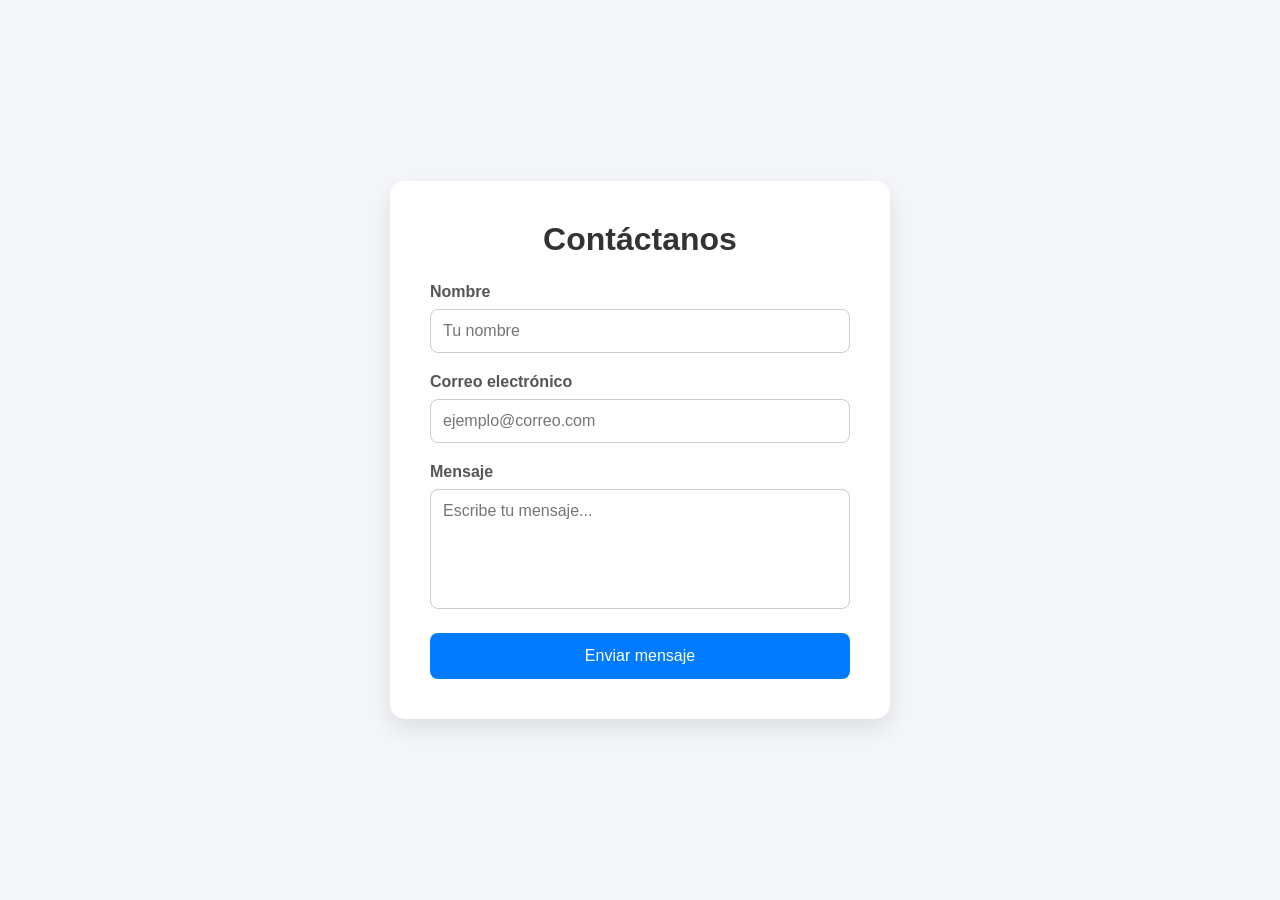
==== contacto.html @ 572d261b ""Estructura inicial del sitio web". "Estructura inicial del sitio web"." ====
<!DOCTYPE html>
<html lang="es">
<head>
<meta charset="UTF-8">
<meta name="viewport" content="width=device-width, initial-scale=1.0">
<title>Contacto</title>

<style>
    *{
        margin:0;
        padding:0;
        box-sizing:border-box;
        font-family:Arial, sans-serif;
    }

    body{
        background:#f4f6f9;
        display:flex;
        justify-content:center;
        align-items:center;
        height:100vh;
        padding:20px;
    }

    .contacto{
        background:white;
        padding:40px;
        border-radius:15px;
        width:100%;
        max-width:500px;
        box-shadow:0 10px 25px rgba(0,0,0,0.1);
    }

    .contacto h1{
        text-align:center;
        margin-bottom:25px;
        color:#333;
    }

    .grupo{
        margin-bottom:20px;
    }

    label{
        display:block;
        margin-bottom:8px;
        color:#555;
        font-weight:bold;
    }

    input,
    textarea{
        width:100%;
        padding:12px;
        border:1px solid #ccc;
        border-radius:8px;
        outline:none;
        transition:0.3s;
        font-size:16px;
    }

    input:focus,
    textarea:focus{
        border-color:#007bff;
        box-shadow:0 0 5px rgba(0,123,255,0.3);
    }

    textarea{
        resize:none;
        height:120px;
    }

    button{
        width:100%;
        padding:14px;
        border:none;
        background:#007bff;
        color:white;
        font-size:16px;
        border-radius:8px;
        cursor:pointer;
        transition:0.3s;
    }

    button:hover{
        background:#0056b3;
    }

    @media(max-width:500px){
        .contacto{
            padding:25px;
        }
    }
</style>
</head>

<body>

<div class="contacto">
    <h1>Contáctanos</h1>

    <form action="#" method="POST">

        <div class="grupo">
            <label for="nombre">Nombre</label>
            <input 
                type="text" 
                id="nombre" 
                name="nombre" 
                placeholder="Tu nombre"
                required
            >
        </div>

        <div class="grupo">
            <label for="correo">Correo electrónico</label>
            <input 
                type="email" 
                id="correo" 
                name="correo" 
                placeholder="ejemplo@correo.com"
                required
            >
        </div>

        <div class="grupo">
            <label for="mensaje">Mensaje</label>
            <textarea 
                id="mensaje" 
                name="mensaje" 
                placeholder="Escribe tu mensaje..."
                required
            ></textarea>
        </div>

        <button type="submit">Enviar mensaje</button>

    </form>
</div>

</body>
</html>
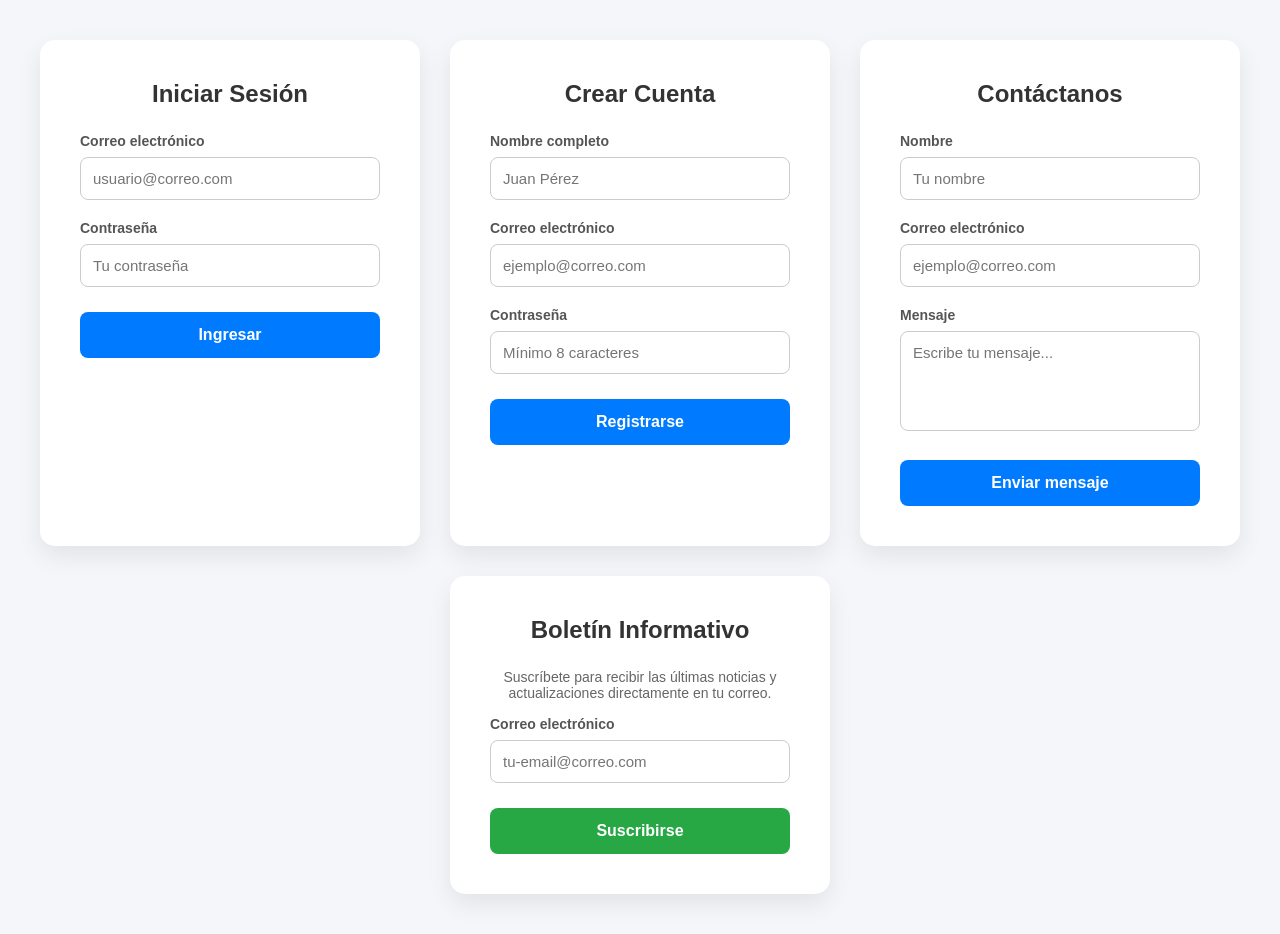
==== commit 60b8b26f: "agregue mas formularios para mayor funcion" ====
--- a/contacto.html
+++ b/contacto.html
@@ -3,7 +3,7 @@
 <head>
 <meta charset="UTF-8">
 <meta name="viewport" content="width=device-width, initial-scale=1.0">
-<title>Contacto</title>
+<title>Formularios Múltiples</title>
 
 <style>
     *{
@@ -17,24 +17,42 @@
         background:#f4f6f9;
         display:flex;
         justify-content:center;
-        align-items:center;
-        height:100vh;
-        padding:20px;
-    }
-
-    .contacto{
+        align-items:flex-start; /* Permite el flujo natural hacia abajo */
+        min-height:100vh;
+        padding:40px 20px;
+    }
+
+    /* Contenedor para organizar todos los formularios */
+    .contenedor-formularios {
+        display: flex;
+        flex-wrap: wrap;
+        gap: 30px;
+        justify-content: center;
+        width: 100%;
+        max-width: 1200px;
+    }
+
+    /* Clase general para cada tarjeta de formulario */
+    .formulario-card {
         background:white;
         padding:40px;
         border-radius:15px;
         width:100%;
-        max-width:500px;
-        box-shadow:0 10px 25px rgba(0,0,0,0.1);
-    }
-
-    .contacto h1{
+        max-width:380px; /* Tamaño ideal para cuadrícula */
+        box-shadow:0 10px 25px rgba(0,0,0,0.08);
+        flex: 1 1 350px; /* Responsivo: crece y se encoge según el espacio */
+    }
+
+    /* Estilo especial para que el de contacto sea un poco más ancho si hay espacio */
+    .formulario-card.ancho-completo {
+        max-width: 450px;
+    }
+
+    .formulario-card h2{
         text-align:center;
         margin-bottom:25px;
         color:#333;
+        font-size: 24px;
     }
 
     .grupo{
@@ -46,28 +64,31 @@
         margin-bottom:8px;
         color:#555;
         font-weight:bold;
+        font-size: 14px;
     }
 
     input,
-    textarea{
+    textarea,
+    select {
         width:100%;
         padding:12px;
         border:1px solid #ccc;
         border-radius:8px;
         outline:none;
         transition:0.3s;
-        font-size:16px;
+        font-size:15px;
     }
 
     input:focus,
-    textarea:focus{
+    textarea:focus,
+    select:focus {
         border-color:#007bff;
         box-shadow:0 0 5px rgba(0,123,255,0.3);
     }
 
     textarea{
         resize:none;
-        height:120px;
+        height:100px;
     }
 
     button{
@@ -80,63 +101,162 @@
         border-radius:8px;
         cursor:pointer;
         transition:0.3s;
+        font-weight: bold;
+        margin-top: 5px;
     }
 
     button:hover{
         background:#0056b3;
     }
 
-    @media(max-width:500px){
-        .contacto{
+    @media(max-width:600px){
+        .formulario-card{
             padding:25px;
         }
+        body {
+            padding: 20px 10px;
+        }
     }
 </style>
 </head>
 
 <body>
 
-<div class="contacto">
-    <h1>Contáctanos</h1>
-
-    <form action="#" method="POST">
-
-        <div class="grupo">
-            <label for="nombre">Nombre</label>
-            <input 
-                type="text" 
-                id="nombre" 
-                name="nombre" 
-                placeholder="Tu nombre"
-                required
-            >
-        </div>
-
-        <div class="grupo">
-            <label for="correo">Correo electrónico</label>
-            <input 
-                type="email" 
-                id="correo" 
-                name="correo" 
-                placeholder="ejemplo@correo.com"
-                required
-            >
-        </div>
-
-        <div class="grupo">
-            <label for="mensaje">Mensaje</label>
-            <textarea 
-                id="mensaje" 
-                name="mensaje" 
-                placeholder="Escribe tu mensaje..."
-                required
-            ></textarea>
-        </div>
-
-        <button type="submit">Enviar mensaje</button>
-
-    </form>
+<div class="contenedor-formularios">
+
+    <div class="formulario-card">
+        <h2>Iniciar Sesión</h2>
+        <form action="#" method="POST">
+            <div class="grupo">
+                <label for="login-correo">Correo electrónico</label>
+                <input 
+                    type="email" 
+                    id="login-correo" 
+                    name="login-correo" 
+                    placeholder="usuario@correo.com"
+                    required
+                >
+            </div>
+
+            <div class="grupo">
+                <label for="login-password">Contraseña</label>
+                <input 
+                    type="password" 
+                    id="login-password" 
+                    name="login-password" 
+                    placeholder="Tu contraseña"
+                    required
+                >
+            </div>
+
+            <button type="submit">Ingresar</button>
+        </form>
+    </div>
+
+
+    <div class="formulario-card">
+        <h2>Crear Cuenta</h2>
+        <form action="#" method="POST">
+            <div class="grupo">
+                <label for="reg-nombre">Nombre completo</label>
+                <input 
+                    type="text" 
+                    id="reg-nombre" 
+                    name="reg-nombre" 
+                    placeholder="Juan Pérez"
+                    required
+                >
+            </div>
+
+            <div class="grupo">
+                <label for="reg-correo">Correo electrónico</label>
+                <input 
+                    type="email" 
+                    id="reg-correo" 
+                    name="reg-correo" 
+                    placeholder="ejemplo@correo.com"
+                    required
+                >
+            </div>
+
+            <div class="grupo">
+                <label for="reg-password">Contraseña</label>
+                <input 
+                    type="password" 
+                    id="reg-password" 
+                    name="reg-password" 
+                    placeholder="Mínimo 8 caracteres"
+                    required
+                >
+            </div>
+
+            <button type="submit">Registrarse</button>
+        </form>
+    </div>
+
+
+    <div class="formulario-card ancho-completo">
+        <h2>Contáctanos</h2>
+        <form action="#" method="POST">
+            <div class="grupo">
+                <label for="con-nombre">Nombre</label>
+                <input 
+                    type="text" 
+                    id="con-nombre" 
+                    name="con-nombre" 
+                    placeholder="Tu nombre"
+                    required
+                >
+            </div>
+
+            <div class="grupo">
+                <label for="con-correo">Correo electrónico</label>
+                <input 
+                    type="email" 
+                    id="con-correo" 
+                    name="con-correo" 
+                    placeholder="ejemplo@correo.com"
+                    required
+                >
+            </div>
+
+            <div class="grupo">
+                <label for="con-mensaje">Mensaje</label>
+                <textarea 
+                    id="con-mensaje" 
+                    name="con-mensaje" 
+                    placeholder="Escribe tu mensaje..."
+                    required
+                ></textarea>
+            </div>
+
+            <button type="submit">Enviar mensaje</button>
+        </form>
+    </div>
+
+
+    <div class="formulario-card">
+        <h2>Boletín Informativo</h2>
+        <form action="#" method="POST">
+            <div class="grupo">
+                <p style="color: #666; font-size: 14px; margin-bottom: 15px; text-align: center;">
+                    Suscríbete para recibir las últimas noticias y actualizaciones directamente en tu correo.
+                </p>
+                <label for="sus-correo">Correo electrónico</label>
+                <input 
+                    type="email" 
+                    id="sus-correo" 
+                    name="sus-correo" 
+                    placeholder="tu-email@correo.com"
+                    required
+                >
+            </div>
+
+            <button type="submit" style="background: #28a745;">Suscribirse</button> 
+            </form>
+    </div>
+
 </div>
 
 </body>
-</html>
+</html>
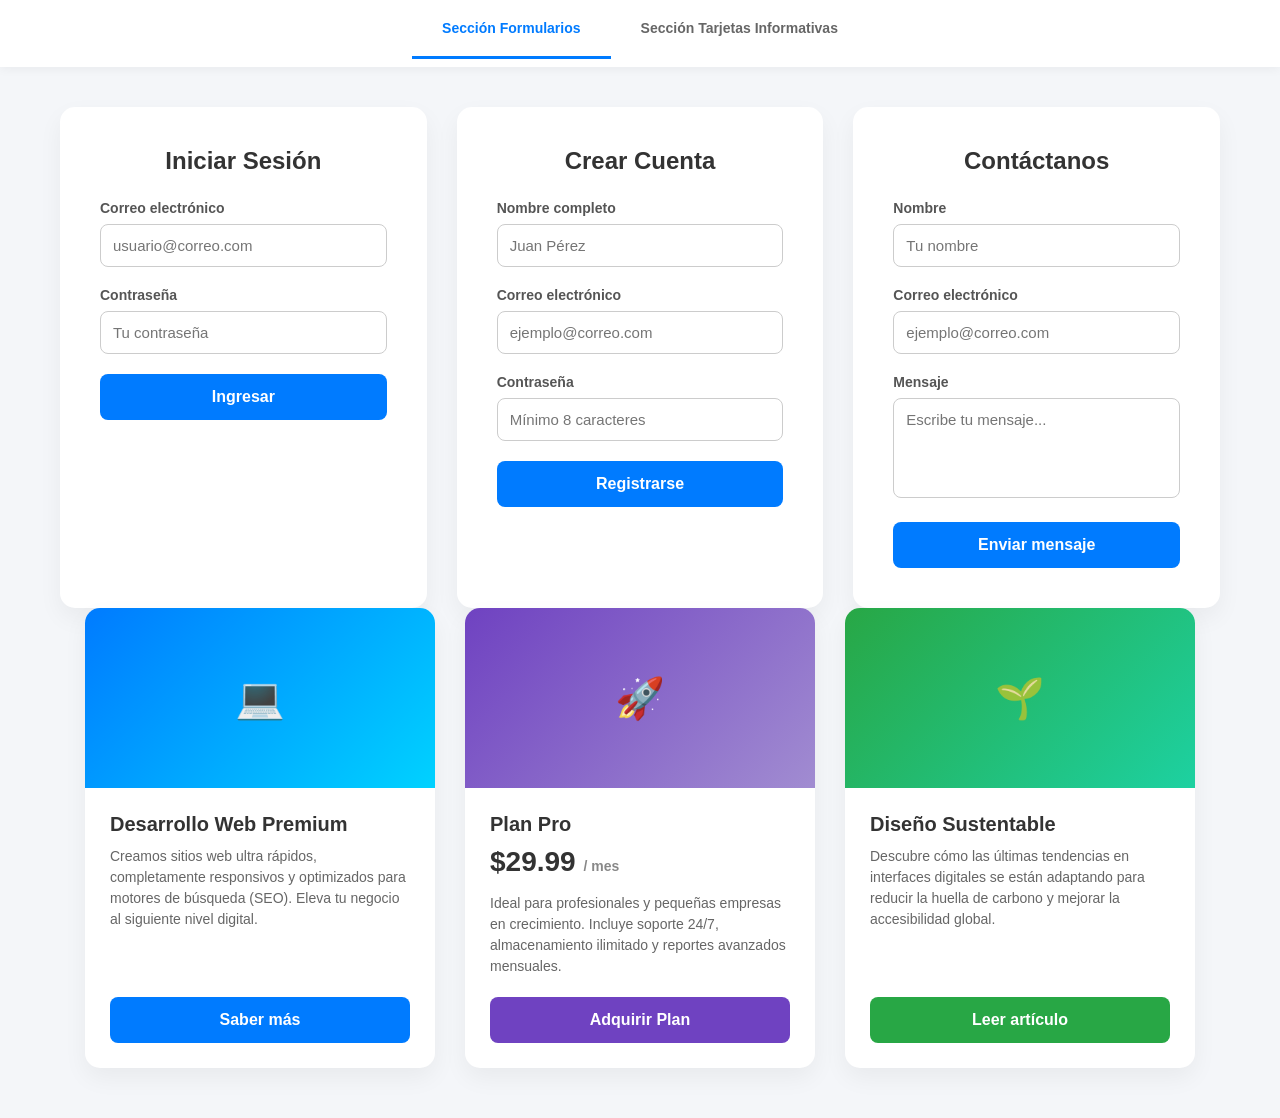
==== commit eb0c482b: "le agregue mas diseños de  tarjetas" ====
--- a/contacto.html
+++ b/contacto.html
@@ -3,257 +3,346 @@
 <head>
 <meta charset="UTF-8">
 <meta name="viewport" content="width=device-width, initial-scale=1.0">
-<title>Formularios Múltiples</title>
+<title>Formularios y Tarjetas Modernas</title>
 
 <style>
-    *{
-        margin:0;
-        padding:0;
-        box-sizing:border-box;
-        font-family:Arial, sans-serif;
-    }
-
-    body{
-        background:#f4f6f9;
-        display:flex;
-        justify-content:center;
-        align-items:flex-start; /* Permite el flujo natural hacia abajo */
-        min-height:100vh;
-        padding:40px 20px;
-    }
-
-    /* Contenedor para organizar todos los formularios */
-    .contenedor-formularios {
+    * {
+        margin: 0;
+        padding: 0;
+        box-sizing: border-box;
+        font-family: Arial, sans-serif;
+    }
+
+    body {
+        background: #f4f6f9;
+        min-height: 100vh;
+        padding-bottom: 50px;
+    }
+
+    /* --- SISTEMA DE PESTAÑAS (TABS) CON CSS PURO --- */
+    .nav-tabs {
+        display: flex;
+        justify-content: center;
+        background: white;
+        box-shadow: 0 2px 10px rgba(0,0,0,0.05);
+        position: sticky;
+        top: 0;
+        z-index: 100;
+        margin-bottom: 40px;
+    }
+
+    .tab-label {
+        padding: 20px 30px;
+        cursor: pointer;
+        font-weight: bold;
+        color: #666;
+        transition: 0.3s;
+        border-bottom: 3px solid transparent;
+    }
+
+    .tab-label:hover {
+        color: #007bff;
+    }
+
+    /* Truco CSS: Ocultar los radio buttons y usar el selector :checked */
+    input[type="radio"] {
+        display: none;
+    }
+
+    #tab1:checked ~ .nav-tabs label[for="tab1"],
+    #tab2:checked ~ .nav-tabs label[for="tab2"] {
+        color: #007bff;
+        border-bottom-color: #007bff;
+    }
+
+    /* Mostrar/Ocultar secciones según la pestaña activa */
+    .seccion-contenido {
+        display: none;
+        animation: fadeIn 0.5s ease;
+    }
+
+    #tab1:checked ~ .contenedor-principal #seccion-formularios,
+    #tab2:checked ~ .contenedor-principal #seccion-tarjetas {
+        display: flex;
+    }
+
+    @keyframes fadeIn {
+        from { opacity: 0; transform: translateY(10px); }
+        to { opacity: 1; transform: translateY(0); }
+    }
+
+    /* --- CONTENEDORES GENERALES --- */
+    .contenedor-principal {
+        max-width: 1200px;
+        margin: 0 auto;
+        padding: 0 20px;
+    }
+
+    .grid-layout {
         display: flex;
         flex-wrap: wrap;
         gap: 30px;
         justify-content: center;
         width: 100%;
-        max-width: 1200px;
-    }
-
-    /* Clase general para cada tarjeta de formulario */
+    }
+
+    /* --- ESTILOS DE LOS FORMULARIOS (Mantienen tu esencia original) --- */
     .formulario-card {
-        background:white;
-        padding:40px;
-        border-radius:15px;
-        width:100%;
-        max-width:380px; /* Tamaño ideal para cuadrícula */
-        box-shadow:0 10px 25px rgba(0,0,0,0.08);
-        flex: 1 1 350px; /* Responsivo: crece y se encoge según el espacio */
-    }
-
-    /* Estilo especial para que el de contacto sea un poco más ancho si hay espacio */
+        background: white;
+        padding: 40px;
+        border-radius: 15px;
+        width: 100%;
+        max-width: 380px;
+        box-shadow: 0 10px 25px rgba(0,0,0,0.05);
+        flex: 1 1 350px;
+    }
+
     .formulario-card.ancho-completo {
         max-width: 450px;
     }
 
-    .formulario-card h2{
-        text-align:center;
-        margin-bottom:25px;
-        color:#333;
+    .formulario-card h2 {
+        text-align: center;
+        margin-bottom: 25px;
+        color: #333;
         font-size: 24px;
     }
 
-    .grupo{
-        margin-bottom:20px;
-    }
-
-    label{
-        display:block;
-        margin-bottom:8px;
-        color:#555;
-        font-weight:bold;
+    .grupo {
+        margin-bottom: 20px;
+    }
+
+    label {
+        display: block;
+        margin-bottom: 8px;
+        color: #555;
+        font-weight: bold;
         font-size: 14px;
     }
 
-    input,
-    textarea,
-    select {
-        width:100%;
-        padding:12px;
-        border:1px solid #ccc;
-        border-radius:8px;
-        outline:none;
-        transition:0.3s;
-        font-size:15px;
-    }
-
-    input:focus,
-    textarea:focus,
-    select:focus {
-        border-color:#007bff;
-        box-shadow:0 0 5px rgba(0,123,255,0.3);
-    }
-
-    textarea{
-        resize:none;
-        height:100px;
-    }
-
-    button{
-        width:100%;
-        padding:14px;
-        border:none;
-        background:#007bff;
-        color:white;
-        font-size:16px;
-        border-radius:8px;
-        cursor:pointer;
-        transition:0.3s;
+    input, textarea {
+        width: 100%;
+        padding: 12px;
+        border: 1px solid #ccc;
+        border-radius: 8px;
+        outline: none;
+        transition: 0.3s;
+        font-size: 15px;
+    }
+
+    input:focus, textarea:focus {
+        border-color: #007bff;
+        box-shadow: 0 0 5px rgba(0,123,255,0.3);
+    }
+
+    textarea {
+        resize: none;
+        height: 100px;
+    }
+
+    button, .btn {
+        width: 100%;
+        padding: 14px;
+        border: none;
+        background: #007bff;
+        color: white;
+        font-size: 16px;
+        border-radius: 8px;
+        cursor: pointer;
+        transition: 0.3s;
         font-weight: bold;
-        margin-top: 5px;
-    }
-
-    button:hover{
-        background:#0056b3;
-    }
-
+        text-align: center;
+        text-decoration: none;
+        display: inline-block;
+    }
+
+    button:hover, .btn:hover {
+        background: #0056b3;
+    }
+
+    /* --- NUEVAS TARJETAS INFORMATIVAS (CARDS) --- */
+    .tarjeta-info {
+        background: white;
+        border-radius: 15px;
+        overflow: hidden; /* Para que la imagen respete las esquinas redondeadas */
+        box-shadow: 0 10px 25px rgba(0,0,0,0.05);
+        width: 100%;
+        max-width: 350px;
+        flex: 1 1 300px;
+        display: flex;
+        flex-direction: column;
+        transition: transform 0.3s, box-shadow 0.3s;
+    }
+
+    .tarjeta-info:hover {
+        transform: translateY(-5px);
+        box-shadow: 0 15px 35px rgba(0,0,0,0.1);
+    }
+
+    /* Marcador de posición para simular una imagen bonita */
+    .tarjeta-imagen {
+        height: 180px;
+        background: linear-gradient(135deg, #007bff, #00d2ff);
+        display: flex;
+        align-items: center;
+        justify-content: center;
+        color: white;
+        font-size: 40px;
+    }
+
+    .tarjeta-imagen.verde { background: linear-gradient(135deg, #28a745, #1dd1a1); }
+    .tarjeta-imagen.purpura { background: linear-gradient(135deg, #6f42c1, #a18cd1); }
+
+    .tarjeta-cuerpo {
+        padding: 25px;
+        display: flex;
+        flex-direction: column;
+        flex-grow: 1;
+    }
+
+    .tarjeta-cuerpo h3 {
+        color: #333;
+        font-size: 20px;
+        margin-bottom: 10px;
+    }
+
+    .tarjeta-cuerpo p {
+        color: #666;
+        font-size: 14px;
+        line-height: 1.5;
+        margin-bottom: 20px;
+        flex-grow: 1; /* Empuja el botón hacia el fondo de la tarjeta */
+    }
+
+    /* Tarjeta tipo "Precio" */
+    .precio-tag {
+        font-size: 28px;
+        font-weight: bold;
+        color: #333;
+        margin-bottom: 15px;
+    }
+    .precio-tag span {
+        font-size: 14px;
+        color: #888;
+    }
+
+    /* --- RESPONSIVO --- */
     @media(max-width:600px){
-        .formulario-card{
-            padding:25px;
+        .formulario-card, .tarjeta-cuerpo {
+            padding: 25px;
         }
-        body {
-            padding: 20px 10px;
+        .nav-tabs {
+            flex-direction: column;
+            align-items: center;
+        }
+        .tab-label {
+            padding: 12px;
+            width: 100%;
+            text-align: center;
         }
     }
 </style>
 </head>
-
 <body>
 
-<div class="contenedor-formularios">
-
-    <div class="formulario-card">
-        <h2>Iniciar Sesión</h2>
-        <form action="#" method="POST">
-            <div class="grupo">
-                <label for="login-correo">Correo electrónico</label>
-                <input 
-                    type="email" 
-                    id="login-correo" 
-                    name="login-correo" 
-                    placeholder="usuario@correo.com"
-                    required
-                >
+<input type="radio" id="tab1" name="navigation" checked>
+<input type="radio" id="tab2" name="navigation">
+
+<div class="nav-tabs">
+    <label for="tab1" class="tab-label">Sección Formularios</label>
+    <label for="tab2" class="tab-label">Sección Tarjetas Informativas</label>
+</div>
+
+<div class="contenedor-principal">
+
+    <div id="seccion-formularios" class="seccion-contenido grid-layout">
+        
+        <div class="formulario-card">
+            <h2>Iniciar Sesión</h2>
+            <form action="#" method="POST">
+                <div class="grupo">
+                    <label for="login-correo">Correo electrónico</label>
+                    <input type="email" id="login-correo" placeholder="usuario@correo.com" required>
+                </div>
+                <div class="grupo">
+                    <label for="login-password">Contraseña</label>
+                    <input type="password" id="login-password" placeholder="Tu contraseña" required>
+                </div>
+                <button type="submit">Ingresar</button>
+            </form>
+        </div>
+
+        <div class="formulario-card">
+            <h2>Crear Cuenta</h2>
+            <form action="#" method="POST">
+                <div class="grupo">
+                    <label for="reg-nombre">Nombre completo</label>
+                    <input type="text" id="reg-nombre" placeholder="Juan Pérez" required>
+                </div>
+                <div class="grupo">
+                    <label for="reg-correo">Correo electrónico</label>
+                    <input type="email" id="reg-correo" placeholder="ejemplo@correo.com" required>
+                </div>
+                <div class="grupo">
+                    <label for="reg-password">Contraseña</label>
+                    <input type="password" id="reg-password" placeholder="Mínimo 8 caracteres" required>
+                </div>
+                <button type="submit">Registrarse</button>
+            </form>
+        </div>
+
+        <div class="formulario-card ancho-completo">
+            <h2>Contáctanos</h2>
+            <form action="#" method="POST">
+                <div class="grupo">
+                    <label for="con-nombre">Nombre</label>
+                    <input type="text" id="con-nombre" placeholder="Tu nombre" required>
+                </div>
+                <div class="grupo">
+                    <label for="con-correo">Correo electrónico</label>
+                    <input type="email" id="con-correo" placeholder="ejemplo@correo.com" required>
+                </div>
+                <div class="grupo">
+                    <label for="con-mensaje">Mensaje</label>
+                    <textarea id="con-mensaje" placeholder="Escribe tu mensaje..." required></textarea>
+                </div>
+                <button type="submit">Enviar mensaje</button>
+            </form>
+        </div>
+
+    </div>
+
+
+    <div id="seccion-tarjetas" class="seccion-contenido grid-layout">
+        
+        <div class="tarjeta-info">
+            <div class="tarjeta-imagen">💻</div>
+            <div class="tarjeta-cuerpo">
+                <h3>Desarrollo Web Premium</h3>
+                <p>Creamos sitios web ultra rápidos, completamente responsivos y optimizados para motores de búsqueda (SEO). Eleva tu negocio al siguiente nivel digital.</p>
+                <a href="#" class="btn">Saber más</a>
             </div>
-
-            <div class="grupo">
-                <label for="login-password">Contraseña</label>
-                <input 
-                    type="password" 
-                    id="login-password" 
-                    name="login-password" 
-                    placeholder="Tu contraseña"
-                    required
-                >
+        </div>
+
+        <div class="tarjeta-info">
+            <div class="tarjeta-imagen purpura">🚀</div>
+            <div class="tarjeta-cuerpo">
+                <h3>Plan Pro</h3>
+                <div class="precio-tag">$29.99 <span>/ mes</span></div>
+                <p>Ideal para profesionales y pequeñas empresas en crecimiento. Incluye soporte 24/7, almacenamiento ilimitado y reportes avanzados mensuales.</p>
+                <a href="#" class="btn" style="background: #6f42c1;">Adquirir Plan</a>
             </div>
-
-            <button type="submit">Ingresar</button>
-        </form>
-    </div>
-
-
-    <div class="formulario-card">
-        <h2>Crear Cuenta</h2>
-        <form action="#" method="POST">
-            <div class="grupo">
-                <label for="reg-nombre">Nombre completo</label>
-                <input 
-                    type="text" 
-                    id="reg-nombre" 
-                    name="reg-nombre" 
-                    placeholder="Juan Pérez"
-                    required
-                >
+        </div>
+
+        <div class="tarjeta-info">
+            <div class="tarjeta-imagen verde">🌱</div>
+            <div class="tarjeta-cuerpo">
+                <h3>Diseño Sustentable</h3>
+                <p>Descubre cómo las últimas tendencias en interfaces digitales se están adaptando para reducir la huella de carbono y mejorar la accesibilidad global.</p>
+                <a href="#" class="btn" style="background: #28a745;">Leer artículo</a>
             </div>
-
-            <div class="grupo">
-                <label for="reg-correo">Correo electrónico</label>
-                <input 
-                    type="email" 
-                    id="reg-correo" 
-                    name="reg-correo" 
-                    placeholder="ejemplo@correo.com"
-                    required
-                >
-            </div>
-
-            <div class="grupo">
-                <label for="reg-password">Contraseña</label>
-                <input 
-                    type="password" 
-                    id="reg-password" 
-                    name="reg-password" 
-                    placeholder="Mínimo 8 caracteres"
-                    required
-                >
-            </div>
-
-            <button type="submit">Registrarse</button>
-        </form>
-    </div>
-
-
-    <div class="formulario-card ancho-completo">
-        <h2>Contáctanos</h2>
-        <form action="#" method="POST">
-            <div class="grupo">
-                <label for="con-nombre">Nombre</label>
-                <input 
-                    type="text" 
-                    id="con-nombre" 
-                    name="con-nombre" 
-                    placeholder="Tu nombre"
-                    required
-                >
-            </div>
-
-            <div class="grupo">
-                <label for="con-correo">Correo electrónico</label>
-                <input 
-                    type="email" 
-                    id="con-correo" 
-                    name="con-correo" 
-                    placeholder="ejemplo@correo.com"
-                    required
-                >
-            </div>
-
-            <div class="grupo">
-                <label for="con-mensaje">Mensaje</label>
-                <textarea 
-                    id="con-mensaje" 
-                    name="con-mensaje" 
-                    placeholder="Escribe tu mensaje..."
-                    required
-                ></textarea>
-            </div>
-
-            <button type="submit">Enviar mensaje</button>
-        </form>
-    </div>
-
-
-    <div class="formulario-card">
-        <h2>Boletín Informativo</h2>
-        <form action="#" method="POST">
-            <div class="grupo">
-                <p style="color: #666; font-size: 14px; margin-bottom: 15px; text-align: center;">
-                    Suscríbete para recibir las últimas noticias y actualizaciones directamente en tu correo.
-                </p>
-                <label for="sus-correo">Correo electrónico</label>
-                <input 
-                    type="email" 
-                    id="sus-correo" 
-                    name="sus-correo" 
-                    placeholder="tu-email@correo.com"
-                    required
-                >
-            </div>
-
-            <button type="submit" style="background: #28a745;">Suscribirse</button> 
-            </form>
+        </div>
+
     </div>
 
 </div>
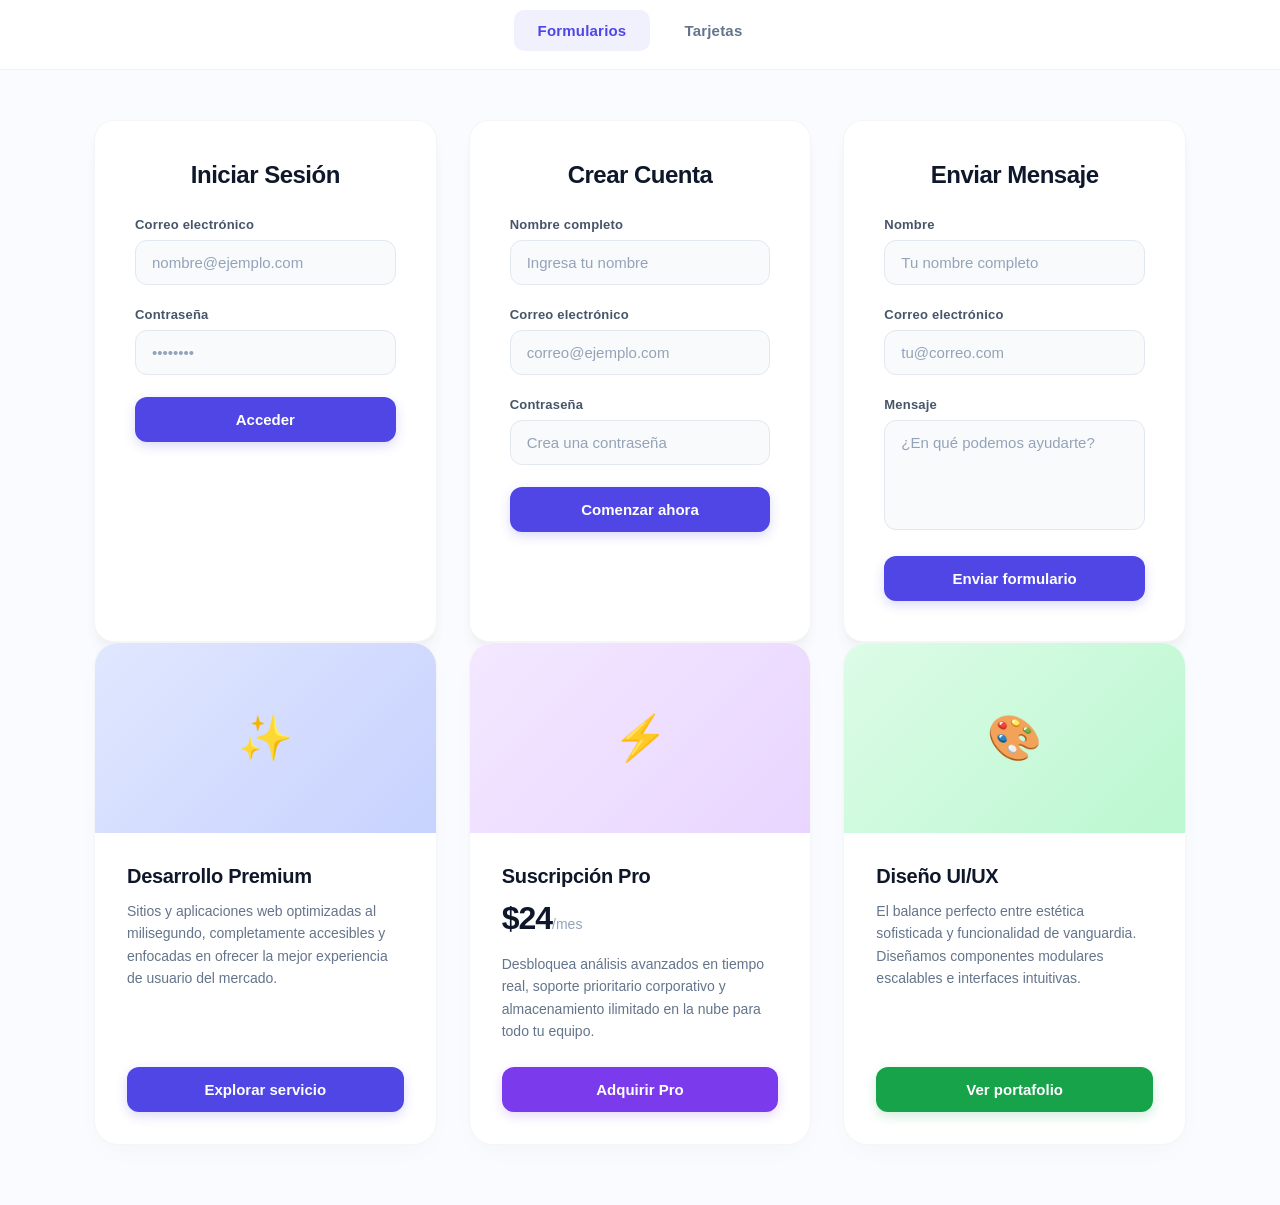
==== commit 56e03f8b: "se le agrego mas diseño para una mejor presentacion" ====
--- a/contacto.html
+++ b/contacto.html
@@ -3,62 +3,71 @@
 <head>
 <meta charset="UTF-8">
 <meta name="viewport" content="width=device-width, initial-scale=1.0">
-<title>Formularios y Tarjetas Modernas</title>
+<title>Dashboard con Diseño Impecable</title>
 
 <style>
+    /* --- RESETEO Y CONFIGURACIÓN PREMIUM --- */
     * {
         margin: 0;
         padding: 0;
         box-sizing: border-box;
-        font-family: Arial, sans-serif;
+        font-family: -apple-system, BlinkMacSystemFont, "Segoe UI", Roboto, Helvetica, Arial, sans-serif, "Apple Color Emoji", "Segoe UI Emoji";
+        -webkit-font-smoothing: antialiased;
     }
 
     body {
-        background: #f4f6f9;
+        background-color: #fafbfe;
+        color: #1e293b;
         min-height: 100vh;
-        padding-bottom: 50px;
-    }
-
-    /* --- SISTEMA DE PESTAÑAS (TABS) CON CSS PURO --- */
+        padding-bottom: 60px;
+    }
+
+    /* --- NAVEGACIÓN MODERNA (TABS) --- */
     .nav-tabs {
         display: flex;
         justify-content: center;
-        background: white;
-        box-shadow: 0 2px 10px rgba(0,0,0,0.05);
+        background: rgba(255, 255, 255, 0.85);
+        backdrop-filter: blur(10px);
+        -webkit-backdrop-filter: blur(10px);
+        border-bottom: 1px solid rgba(0, 0, 0, 0.05);
         position: sticky;
         top: 0;
         z-index: 100;
-        margin-bottom: 40px;
+        margin-bottom: 50px;
+        gap: 10px;
+        padding: 10px 0;
     }
 
     .tab-label {
-        padding: 20px 30px;
+        padding: 12px 24px;
         cursor: pointer;
-        font-weight: bold;
-        color: #666;
-        transition: 0.3s;
-        border-bottom: 3px solid transparent;
+        font-weight: 600;
+        font-size: 15px;
+        color: #64748b;
+        transition: all 0.3s cubic-bezier(0.4, 0, 0.2, 1);
+        border-radius: 10px;
     }
 
     .tab-label:hover {
-        color: #007bff;
-    }
-
-    /* Truco CSS: Ocultar los radio buttons y usar el selector :checked */
+        color: #4f46e5;
+        background: rgba(79, 70, 229, 0.05);
+    }
+
+    /* Lógica de selección de pestañas sin JS */
     input[type="radio"] {
         display: none;
     }
 
     #tab1:checked ~ .nav-tabs label[for="tab1"],
     #tab2:checked ~ .nav-tabs label[for="tab2"] {
-        color: #007bff;
-        border-bottom-color: #007bff;
-    }
-
-    /* Mostrar/Ocultar secciones según la pestaña activa */
+        color: #4f46e5;
+        background: rgba(79, 70, 229, 0.08);
+    }
+
+    /* Animación de entrada suave para el contenido */
     .seccion-contenido {
         display: none;
-        animation: fadeIn 0.5s ease;
+        animation: smoothReveal 0.6s cubic-bezier(0.16, 1, 0.3, 1);
     }
 
     #tab1:checked ~ .contenedor-principal #seccion-formularios,
@@ -66,179 +75,215 @@
         display: flex;
     }
 
-    @keyframes fadeIn {
-        from { opacity: 0; transform: translateY(10px); }
+    @keyframes smoothReveal {
+        from { opacity: 0; transform: translateY(15px); }
         to { opacity: 1; transform: translateY(0); }
     }
 
     /* --- CONTENEDORES GENERALES --- */
     .contenedor-principal {
-        max-width: 1200px;
+        max-width: 1140px;
         margin: 0 auto;
-        padding: 0 20px;
+        padding: 0 24px;
     }
 
     .grid-layout {
         display: flex;
         flex-wrap: wrap;
-        gap: 30px;
+        gap: 32px;
         justify-content: center;
         width: 100%;
     }
 
-    /* --- ESTILOS DE LOS FORMULARIOS (Mantienen tu esencia original) --- */
+    /* --- TARJETAS BASE (FORMULARIOS) --- */
     .formulario-card {
-        background: white;
+        background: #ffffff;
         padding: 40px;
-        border-radius: 15px;
-        width: 100%;
-        max-width: 380px;
-        box-shadow: 0 10px 25px rgba(0,0,0,0.05);
-        flex: 1 1 350px;
+        border-radius: 20px;
+        width: 100%;
+        max-width: 360px;
+        border: 1px solid rgba(0, 0, 0, 0.04);
+        box-shadow: 0 4px 6px -1px rgba(0, 0, 0, 0.02), 0 10px 15px -3px rgba(0, 0, 0, 0.03), 0 20px 25px -5px rgba(0, 0, 0, 0.02);
+        flex: 1 1 340px;
+        transition: transform 0.3s ease, box-shadow 0.3s ease;
+    }
+
+    .formulario-card:hover {
+        transform: translateY(-2px);
+        box-shadow: 0 20px 25px -5px rgba(0, 0, 0, 0.05), 0 10px 10px -5px rgba(0, 0, 0, 0.02);
     }
 
     .formulario-card.ancho-completo {
-        max-width: 450px;
+        max-width: 440px;
     }
 
     .formulario-card h2 {
+        font-weight: 700;
+        font-size: 24px;
+        letter-spacing: -0.5px;
+        color: #0f172a;
+        margin-bottom: 28px;
         text-align: center;
-        margin-bottom: 25px;
-        color: #333;
-        font-size: 24px;
     }
 
     .grupo {
-        margin-bottom: 20px;
+        margin-bottom: 22px;
     }
 
     label {
         display: block;
         margin-bottom: 8px;
-        color: #555;
-        font-weight: bold;
-        font-size: 14px;
+        color: #475569;
+        font-weight: 600;
+        font-size: 13px;
+        letter-spacing: 0.2px;
     }
 
     input, textarea {
         width: 100%;
-        padding: 12px;
-        border: 1px solid #ccc;
-        border-radius: 8px;
+        padding: 13px 16px;
+        border: 1px solid #e2e8f0;
+        border-radius: 12px;
         outline: none;
-        transition: 0.3s;
+        background-color: #f8fafc;
+        color: #0f172a;
         font-size: 15px;
+        transition: all 0.3s cubic-bezier(0.4, 0, 0.2, 1);
+    }
+
+    input::placeholder, textarea::placeholder {
+        color: #94a3b8;
     }
 
     input:focus, textarea:focus {
-        border-color: #007bff;
-        box-shadow: 0 0 5px rgba(0,123,255,0.3);
+        background-color: #ffffff;
+        border-color: #6366f1;
+        box-shadow: 0 0 0 4px rgba(99, 102, 241, 0.12);
     }
 
     textarea {
         resize: none;
-        height: 100px;
-    }
-
+        height: 110px;
+    }
+
+    /* --- BOTONES PREMIUM --- */
     button, .btn {
         width: 100%;
         padding: 14px;
         border: none;
-        background: #007bff;
-        color: white;
-        font-size: 16px;
-        border-radius: 8px;
+        background: #4f46e5;
+        color: #ffffff;
+        font-size: 15px;
+        font-weight: 600;
+        border-radius: 12px;
         cursor: pointer;
-        transition: 0.3s;
-        font-weight: bold;
+        transition: all 0.3s cubic-bezier(0.4, 0, 0.2, 1);
+        display: inline-block;
         text-align: center;
         text-decoration: none;
-        display: inline-block;
+        box-shadow: 0 4px 12px rgba(79, 70, 229, 0.2);
     }
 
     button:hover, .btn:hover {
-        background: #0056b3;
-    }
-
-    /* --- NUEVAS TARJETAS INFORMATIVAS (CARDS) --- */
+        background: #4338ca;
+        box-shadow: 0 6px 20px rgba(79, 70, 229, 0.3);
+        transform: translateY(-1px);
+    }
+
+    button:active, .btn:active {
+        transform: translateY(1px);
+    }
+
+    /* --- TARJETAS INFORMATIVAS IMPECABLES --- */
     .tarjeta-info {
-        background: white;
-        border-radius: 15px;
-        overflow: hidden; /* Para que la imagen respete las esquinas redondeadas */
-        box-shadow: 0 10px 25px rgba(0,0,0,0.05);
+        background: #ffffff;
+        border-radius: 24px;
+        overflow: hidden;
+        border: 1px solid rgba(0, 0, 0, 0.04);
+        box-shadow: 0 10px 30px -10px rgba(0,0,0,0.04);
         width: 100%;
         max-width: 350px;
         flex: 1 1 300px;
         display: flex;
         flex-direction: column;
-        transition: transform 0.3s, box-shadow 0.3s;
+        transition: all 0.4s cubic-bezier(0.16, 1, 0.3, 1);
     }
 
     .tarjeta-info:hover {
-        transform: translateY(-5px);
-        box-shadow: 0 15px 35px rgba(0,0,0,0.1);
-    }
-
-    /* Marcador de posición para simular una imagen bonita */
+        transform: translateY(-6px);
+        box-shadow: 0 22px 40px -15px rgba(0, 0, 0, 0.08);
+    }
+
     .tarjeta-imagen {
-        height: 180px;
-        background: linear-gradient(135deg, #007bff, #00d2ff);
+        height: 190px;
+        background: linear-gradient(135deg, #e0e7ff 0%, #c7d2fe 100%);
         display: flex;
         align-items: center;
         justify-content: center;
-        color: white;
-        font-size: 40px;
-    }
-
-    .tarjeta-imagen.verde { background: linear-gradient(135deg, #28a745, #1dd1a1); }
-    .tarjeta-imagen.purpura { background: linear-gradient(135deg, #6f42c1, #a18cd1); }
+        font-size: 44px;
+        position: relative;
+    }
+    
+    /* Variaciones sutiles de color para fondos de imagen */
+    .tarjeta-imagen.azul { background: linear-gradient(135deg, #e0e7ff 0%, #c7d2fe 100%); }
+    .tarjeta-imagen.purpura { background: linear-gradient(135deg, #f3e8ff 0%, #e9d5ff 100%); }
+    .tarjeta-imagen.verde { background: linear-gradient(135deg, #dcfce7 0%, #bbf7d0 100%); }
 
     .tarjeta-cuerpo {
-        padding: 25px;
+        padding: 32px;
         display: flex;
         flex-direction: column;
         flex-grow: 1;
     }
 
     .tarjeta-cuerpo h3 {
-        color: #333;
+        color: #0f172a;
         font-size: 20px;
-        margin-bottom: 10px;
+        font-weight: 700;
+        letter-spacing: -0.3px;
+        margin-bottom: 12px;
     }
 
     .tarjeta-cuerpo p {
-        color: #666;
+        color: #64748b;
         font-size: 14px;
-        line-height: 1.5;
-        margin-bottom: 20px;
-        flex-grow: 1; /* Empuja el botón hacia el fondo de la tarjeta */
-    }
-
-    /* Tarjeta tipo "Precio" */
+        line-height: 1.6;
+        margin-bottom: 24px;
+        flex-grow: 1;
+    }
+
     .precio-tag {
-        font-size: 28px;
-        font-weight: bold;
-        color: #333;
-        margin-bottom: 15px;
-    }
+        font-size: 32px;
+        font-weight: 800;
+        color: #0f172a;
+        letter-spacing: -1px;
+        margin-bottom: 16px;
+    }
+    
     .precio-tag span {
         font-size: 14px;
-        color: #888;
-    }
-
-    /* --- RESPONSIVO --- */
-    @media(max-width:600px){
+        color: #94a3b8;
+        font-weight: 500;
+        letter-spacing: 0;
+    }
+
+    /* --- RESPONSIVO ULTRA AJUSTADO --- */
+    @media(max-width:640px){
         .formulario-card, .tarjeta-cuerpo {
-            padding: 25px;
+            padding: 30px 24px;
         }
         .nav-tabs {
-            flex-direction: column;
-            align-items: center;
+            padding: 10px;
+            gap: 5px;
         }
         .tab-label {
-            padding: 12px;
-            width: 100%;
+            padding: 10px 16px;
+            font-size: 13px;
+            flex: 1;
             text-align: center;
+        }
+        body {
+            padding-bottom: 30px;
         }
     }
 </style>
@@ -249,8 +294,8 @@
 <input type="radio" id="tab2" name="navigation">
 
 <div class="nav-tabs">
-    <label for="tab1" class="tab-label">Sección Formularios</label>
-    <label for="tab2" class="tab-label">Sección Tarjetas Informativas</label>
+    <label for="tab1" class="tab-label">Formularios</label>
+    <label for="tab2" class="tab-label">Tarjetas</label>
 </div>
 
 <div class="contenedor-principal">
@@ -262,13 +307,13 @@
             <form action="#" method="POST">
                 <div class="grupo">
                     <label for="login-correo">Correo electrónico</label>
-                    <input type="email" id="login-correo" placeholder="usuario@correo.com" required>
+                    <input type="email" id="login-correo" placeholder="nombre@ejemplo.com" required>
                 </div>
                 <div class="grupo">
                     <label for="login-password">Contraseña</label>
-                    <input type="password" id="login-password" placeholder="Tu contraseña" required>
-                </div>
-                <button type="submit">Ingresar</button>
+                    <input type="password" id="login-password" placeholder="••••••••" required>
+                </div>
+                <button type="submit">Acceder</button>
             </form>
         </div>
 
@@ -277,36 +322,36 @@
             <form action="#" method="POST">
                 <div class="grupo">
                     <label for="reg-nombre">Nombre completo</label>
-                    <input type="text" id="reg-nombre" placeholder="Juan Pérez" required>
+                    <input type="text" id="reg-nombre" placeholder="Ingresa tu nombre" required>
                 </div>
                 <div class="grupo">
                     <label for="reg-correo">Correo electrónico</label>
-                    <input type="email" id="reg-correo" placeholder="ejemplo@correo.com" required>
+                    <input type="email" id="reg-correo" placeholder="correo@ejemplo.com" required>
                 </div>
                 <div class="grupo">
                     <label for="reg-password">Contraseña</label>
-                    <input type="password" id="reg-password" placeholder="Mínimo 8 caracteres" required>
-                </div>
-                <button type="submit">Registrarse</button>
+                    <input type="password" id="reg-password" placeholder="Crea una contraseña" required>
+                </div>
+                <button type="submit">Comenzar ahora</button>
             </form>
         </div>
 
         <div class="formulario-card ancho-completo">
-            <h2>Contáctanos</h2>
+            <h2>Enviar Mensaje</h2>
             <form action="#" method="POST">
                 <div class="grupo">
                     <label for="con-nombre">Nombre</label>
-                    <input type="text" id="con-nombre" placeholder="Tu nombre" required>
+                    <input type="text" id="con-nombre" placeholder="Tu nombre completo" required>
                 </div>
                 <div class="grupo">
                     <label for="con-correo">Correo electrónico</label>
-                    <input type="email" id="con-correo" placeholder="ejemplo@correo.com" required>
+                    <input type="email" id="con-correo" placeholder="tu@correo.com" required>
                 </div>
                 <div class="grupo">
                     <label for="con-mensaje">Mensaje</label>
-                    <textarea id="con-mensaje" placeholder="Escribe tu mensaje..." required></textarea>
-                </div>
-                <button type="submit">Enviar mensaje</button>
+                    <textarea id="con-mensaje" placeholder="¿En qué podemos ayudarte?" required></textarea>
+                </div>
+                <button type="submit">Enviar formulario</button>
             </form>
         </div>
 
@@ -316,30 +361,30 @@
     <div id="seccion-tarjetas" class="seccion-contenido grid-layout">
         
         <div class="tarjeta-info">
-            <div class="tarjeta-imagen">💻</div>
+            <div class="tarjeta-imagen azul">✨</div>
             <div class="tarjeta-cuerpo">
-                <h3>Desarrollo Web Premium</h3>
-                <p>Creamos sitios web ultra rápidos, completamente responsivos y optimizados para motores de búsqueda (SEO). Eleva tu negocio al siguiente nivel digital.</p>
-                <a href="#" class="btn">Saber más</a>
+                <h3>Desarrollo Premium</h3>
+                <p>Sitios y aplicaciones web optimizadas al milisegundo, completamente accesibles y enfocadas en ofrecer la mejor experiencia de usuario del mercado.</p>
+                <a href="#" class="btn">Explorar servicio</a>
             </div>
         </div>
 
         <div class="tarjeta-info">
-            <div class="tarjeta-imagen purpura">🚀</div>
+            <div class="tarjeta-imagen purpura">⚡</div>
             <div class="tarjeta-cuerpo">
-                <h3>Plan Pro</h3>
-                <div class="precio-tag">$29.99 <span>/ mes</span></div>
-                <p>Ideal para profesionales y pequeñas empresas en crecimiento. Incluye soporte 24/7, almacenamiento ilimitado y reportes avanzados mensuales.</p>
-                <a href="#" class="btn" style="background: #6f42c1;">Adquirir Plan</a>
+                <h3>Suscripción Pro</h3>
+                <div class="precio-tag">$24<span>/mes</span></div>
+                <p>Desbloquea análisis avanzados en tiempo real, soporte prioritario corporativo y almacenamiento ilimitado en la nube para todo tu equipo.</p>
+                <a href="#" class="btn" style="background: #7c3aed; box-shadow: 0 4px 12px rgba(124, 58, 237, 0.2);">Adquirir Pro</a>
             </div>
         </div>
 
         <div class="tarjeta-info">
-            <div class="tarjeta-imagen verde">🌱</div>
+            <div class="tarjeta-imagen verde">🎨</div>
             <div class="tarjeta-cuerpo">
-                <h3>Diseño Sustentable</h3>
-                <p>Descubre cómo las últimas tendencias en interfaces digitales se están adaptando para reducir la huella de carbono y mejorar la accesibilidad global.</p>
-                <a href="#" class="btn" style="background: #28a745;">Leer artículo</a>
+                <h3>Diseño UI/UX</h3>
+                <p>El balance perfecto entre estética sofisticada y funcionalidad de vanguardia. Diseñamos componentes modulares escalables e interfaces intuitivas.</p>
+                <a href="#" class="btn" style="background: #16a34a; box-shadow: 0 4px 12px rgba(22, 163, 74, 0.2);">Ver portafolio</a>
             </div>
         </div>
 
